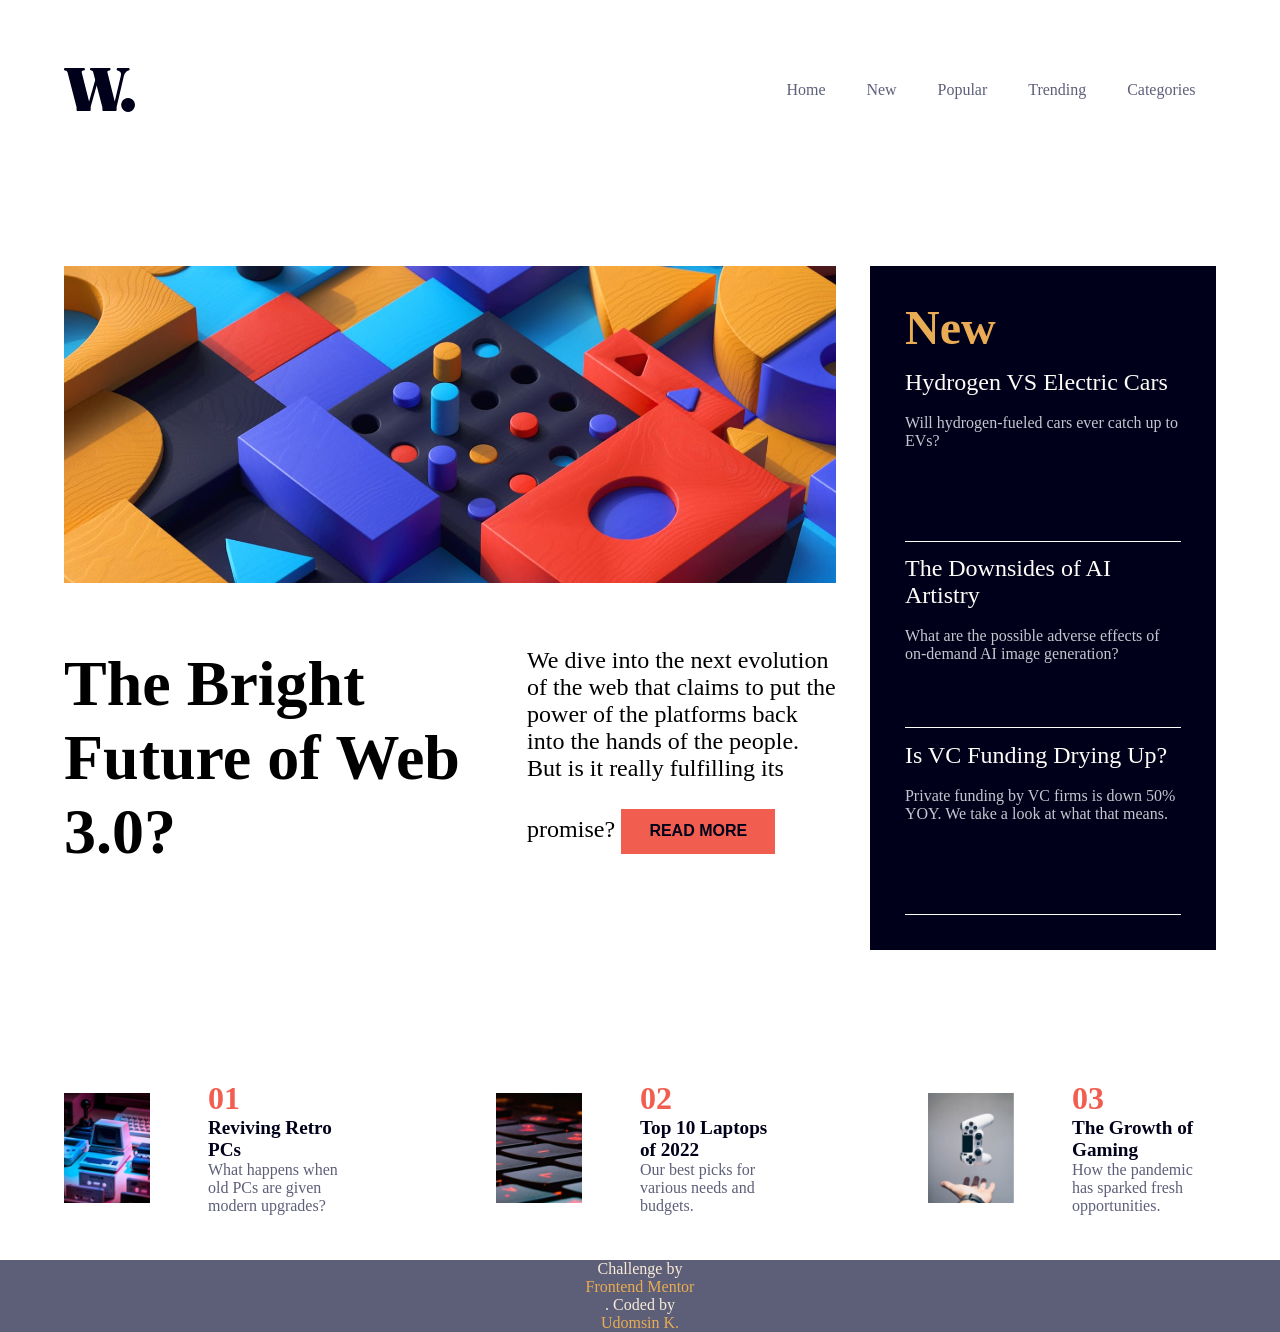
==== index.html @ fe395e19 "Add files via upload" ====
<!DOCTYPE html>
<html lang="en">
<head>
  <meta charset="UTF-8">
  <meta name="viewport" content="width=device-width, initial-scale=1.0"> <!-- displays site properly based on user's device -->
  <link rel="icon" type="image/png" sizes="32x32" href="./assets/images/favicon-32x32.png">  
  <title>Frontend Mentor | News homepage</title>
<link rel="stylesheet" href="style.css">
  <!-- Feel free to remove these styles or customise in your own stylesheet 👍 -->
  
</head>
<body>
   <div id="url-mobile">
    <div class="box">
      <div id="btn"></div>
        <ul>
      <li>Home</li>
      <li>New</li>
      <li>Popular</li>
      <li>Trending</li>
      <li>Categories</li>
    </ul>
    </div>
  </div>
<header>
  <div class="box">
    <div id="logo"></div>
  <ul>
    <li>Home</li>
    <li>New</li>
    <li>Popular</li>
    <li>Trending</li>
    <li>Categories</li>
  </ul>
  <div id="btn-ham"></div>
  </div>
  
</header>
<main>
  <div class="welcome-site">
    <div class="box">
          <div class="left-site">
            <div class="banner"></div>
            <div class="text-title">
              <div class="left-title">The Bright Future of Web 3.0?</div>
              <div class="right-title"> We dive into the next evolution of the web that claims to put the power of the platforms back into the hands of the people. 
  But is it really fulfilling its promise?
<button id="btn-readmore" type="submit">READ MORE</button></div>
            </div>
          </div>
          <div class="right-site">
            <div class="box">
              <div class="title">New</div>
            <div class="column-1"><div class="title-des">Hydrogen VS Electric Cars</div><br><div class="description">
               Will hydrogen-fueled cars ever catch up to EVs?
            </div></div>
            <div class="column-1"><div class="title-des">The Downsides of AI Artistry</div><br><div class="description">
               What are the possible adverse effects of on-demand AI image generation?
            </div></div>
            <div class="column-1"><div class="title-des">Is VC Funding Drying Up?</div><br><div class="description">
               Private funding by VC firms is down 50% YOY. We take a look at what that means.
            </div></div>
            
            </div>
            
          </div>
    </div>  
  </div>
  <div class="last-site">
    <div class="box">
      <div class="row">
        <div class="banner-1"></div>
        <div class="description">
          <div class="number">01</div>
          <div class="title">Reviving Retro PCs</div>
          <div class="des">What happens when old PCs are given modern upgrades?</div>
        </div>
      </div>
      <div class="row">
        <div class="banner-2"></div>
        <div class="description">
          <div class="number">02</div>
          <div class="title">Top 10 Laptops of 2022</div>
          <div class="des">Our best picks for various needs and budgets.</div>
        </div>
      </div>
      <div class="row">
        <div class="banner-3"></div>
        <div class="description">
          <div class="number">03</div>
          <div class="title">The Growth of Gaming</div>
          <div class="des">How the pandemic has sparked fresh opportunities.</div>
        </div>
      </div>
    </div>
  </div>
  
</main>
  <footer class="attribution">
    Challenge by <a href="https://www.frontendmentor.io?ref=challenge">Frontend Mentor</a>. 
    Coded by <a href="#">Udomsin K.</a>
  </footer>
</body>
  <script>
    const btn_ham = document.getElementById('btn-ham');
    const btn_close = document.getElementById('btn');
    const displayURL = document.getElementById('url-mobile');
    btn_ham.addEventListener('click',()=>{
      displayURL.style.display = 'flex';
    })
    btn_close.addEventListener('click',()=>{
      displayURL.style.display = 'none';
    })
  </script>
</html>
---- style.css ----
body
    {
      margin: 0;
      padding: 0;
      box-sizing: border-box;
    }
    header .box
    {
      display: flex;
      width: 90%;
      height: auto;
      justify-content: space-between;
      align-items: center;
       
    }
    header #logo
    {
      width: 8vh;
      height: 8vh;
      background-image: url(./assets/images/logo.svg);
      background-position: 50%;
      background-size: 100%;
      background-repeat: no-repeat;
    }
    header
    {
      display: flex;
      justify-content: center;
      width: 100%;
      height: 20vh;
    }
    header ul
    {
      display: flex;
      justify-content: space-around;
      align-items: center;
      text-align: center;
      width: 50vh;
    }
    header ul li
    {
      list-style: none;
      text-align: center;
      font-family:url(https://fonts.google.com/specimen/Inter);
      color:  hsl(236, 13%, 42%);
    }
  header ul li:hover
  {
    color: hsl(35, 77%, 62%);
    cursor: pointer;
  }
    /********************************************MAIN******************************************************************/

    main
    {
      display: flex;
      flex-direction: column;
      margin: 0;
      padding: 0;
    }
    .welcome-site
    {
      display: flex;
      width: 100%;
      justify-content: center;
      height: auto;
    }
    .welcome-site .box
    {
      display: flex;
      justify-content: space-between;
      width: 90%;
      align-items: center;
      height: 95vh;
    }
    .right-site
    {
      display: flex;
      width: 30%;
      height: 80%;
      justify-content: center;
      background-color: hsl(240, 100%, 5%);
      align-items: center;
    }
     .left-site
    {
      display: flex;
      width: 67%;
      height: 80%;
      flex-direction: column;
    }
    .left-site .banner
    {
      display: flex;
      width: 100%;
      height: 60%;
      background-image: url(./assets/images/image-web-3-desktop.jpg);
      background-repeat: no-repeat;
      background-size: 100%;

    }
    .left-site .text-title
    {
      width: 100%;
      height: 50%;
      display: flex;
      justify-content: space-between;
      margin-top: 2vh;
    }
    .left-site .text-title .left-title
    {
      width: 60%;
      height: auto;
      font-size: 4rem;
      font-weight: 800;
      
    }
    .left-site .text-title .right-title
    {
      width: 40%;
      height: 100%;
      font-size: 1.5rem;
      
    }
    .right-site .box
    {
      display: flex;
      justify-content: center;
      width: 80%;
      height: 90%;
      flex-direction: column;
      
    }
    .right-site .title
    {
      display: flex;
      width: 100%;
      font-size: 3rem;
      font-weight: 800;
      height: fit-content;
      color:  hsl(35, 77%, 62%);

      
    }
    
    .right-site .column-1
    {
      width: 100%;
      height: 30%;
      display: flex;
      flex-direction: column;
      margin-top:5%;
    }
    .right-site .title-des
    {
      font-size: 1.5rem;
      height: auto;
      display: flex;
      color: hsl(36, 100%, 99%);
      align-items: center;
    }
     .right-site .title-des:hover
    {
      color: hsl(35, 77%, 62%);
      cursor: pointer;
    }
    .right-site .description
    {
       font-size: 1rem;
       color: hsl(233, 8%, 79%);
       height: 100%;
       border-bottom: 1px solid hsl(36, 100%, 99%);      
    }



    .last-site
    {
      display: flex;
      justify-content: center;
      height: auto;
      width: 100%;
      margin-top: 5vh;
    }
    .last-site .box
    {
      display: flex;
      justify-content: space-between;
      width: 90%;
      height: auto;
    }
    .row
    {
      display: flex;
      justify-content: space-between;
      width: 25%;
      height: 100%;
    }
    .row .banner-1
    {
      width: 30%;
      height: 100%;
      background-image: url(./assets/images/image-retro-pcs.jpg);
      background-position: 50%;
      background-size: 100%;
      background-repeat: no-repeat;
   
    }
    .row .banner-2
    {
      width: 30%;
      height: 100%;
      background-image: url(./assets/images/image-top-laptops.jpg);
      background-position: 50%;
      background-size: 100%;
      background-repeat: no-repeat;
   
    }
    .row .banner-3
    {
      width: 30%;
      height: 100%;
      background-image: url(./assets/images/image-gaming-growth.jpg);
      background-position: 50%;
      background-size: 100%;
      background-repeat: no-repeat;      
   
    }        
    .row .description
    {
      width: 50%;
      height: 100%;
      display: flex;
      flex-direction: column;
      justify-content: space-between;
    }
    .row .description .number
    {
      font-size: 2rem;
      color: hsl(5, 85%, 63%);
      font-weight: 700;
    }
    .row .description .title
    {
      font-size: 1.2rem;
      color: hsl(240, 100%, 5%);
      font-weight: 700;
    }
    .row .description .title:hover
    {
      color: hsl(5, 85%, 63%);
      cursor: pointer;
    }
    .row .description .des
    {
      font-size: 1rem;
      color: hsl(236, 13%, 42%);
    }
    button
    {
      width: 50%;
      height: 5vh;
      font-size: 1rem;
      text-align: center;
      border: none;
      color: hsl(240, 100%, 5%);
      background-color: hsl(5, 85%, 63%);
      font-weight: 700;
      margin-top: 3vh;
    }
    button:hover
    {
      background-color: hsl(240, 100%, 5%);
      color: hsl(36, 100%, 99%);
      cursor: pointer;
    }
    #url-mobile
    {
      display: none;
    }
    #btn-ham
    {
      display: none;
    }
    footer
    {
      margin-top: 5vh;
      width: 100%;
      height: auto;
      display: flex;
      flex-direction: column;
      text-align: center;
      background-color: hsl(236, 13%, 42%);
      color: antiquewhite;
    }
    footer a
    {
      list-style: none;
      text-decoration: none;
      color: hsl(35, 77%, 62%);
    }
   @media screen and (max-width: 1000px) {
      .welcome-site .box
      {
        display: flex;
        flex-direction: column;
        height: auto;
        gap: 5vh
        ;
      }
      .welcome-site .left-site
      {
        height: 125vh;
        display: flex;
        flex-direction: column;
        gap: 2vh;
      }
       .left-site .banner
      {
      height: 100%;
      background-position: 100%;
      background-size: cover;
      }
      .welcome-site .box .text-title
      {
        display: flex;
        flex-direction: column;
        justify-content: center;
        height: auto;
        width: 100%;
        gap: 2vh;
      }
      .welcome-site .box .text-title .left-title
      {
        width: 100%;
        display: flex;
        flex-direction: column;
      }
      .welcome-site .box .text-title .right-title
      {
        width: 100%;
        display: flex;
        flex-direction: column;
      }
      .welcome-site .left-site
      {
        width: 100%;
      }
      .welcome-site .right-site
      {
        width: 100%;
        height: auto;
        display: flex;
      }
      .welcome-site .right-site .box
      {
        display: flex;
        flex-direction: column;   
        height: 95vh;
        margin-top: 3vh;     
        
      }
      .last-site
      {
        margin-top: 5vh;
      }
      .last-site .box
      {
        display: flex;
        flex-direction: column;
        gap: 2vh;
      }
      .last-site .box .row
      {
        width: 100%;
      }
      header ul
      {

        display: none;
      }
      #url-mobile
    {
      display: none;
      height: 100%;
      width: 100%;
      position: absolute;
      background-color: hsla(0, 0%, 0%, 0.363);
      

    }
    #url-mobile .box
    {
      display: flex;
      background-color: hsl(36, 100%, 99%);
      height: 100vh;
      width: 100%;
      margin-left: 35%;
      flex-direction: column;
    }
    #url-mobile #btn
    {
      width: 90%;
      height: 20vh;
      background-image: url(./assets/images/icon-menu-close.svg);
      background-repeat: no-repeat;
      background-size: 15%;
      background-position: 100%;
    }
    
    #url-mobile ul
    {
      display: flex;
      flex-direction: column;
      gap: 5vh;
      height: 100%;
      width: 100%;
    }
    #url-mobile ul li
    {
      list-style: none;
      font-size: 1.5rem;

    }
    #btn-ham
    {
      display: flex;
      width: 15%;
      height: 10vh;
      background-image: url(/assets/images/icon-menu.svg);
      background-position: 100%;
      background-size: 100%;
      background-repeat: no-repeat;
    }
    }
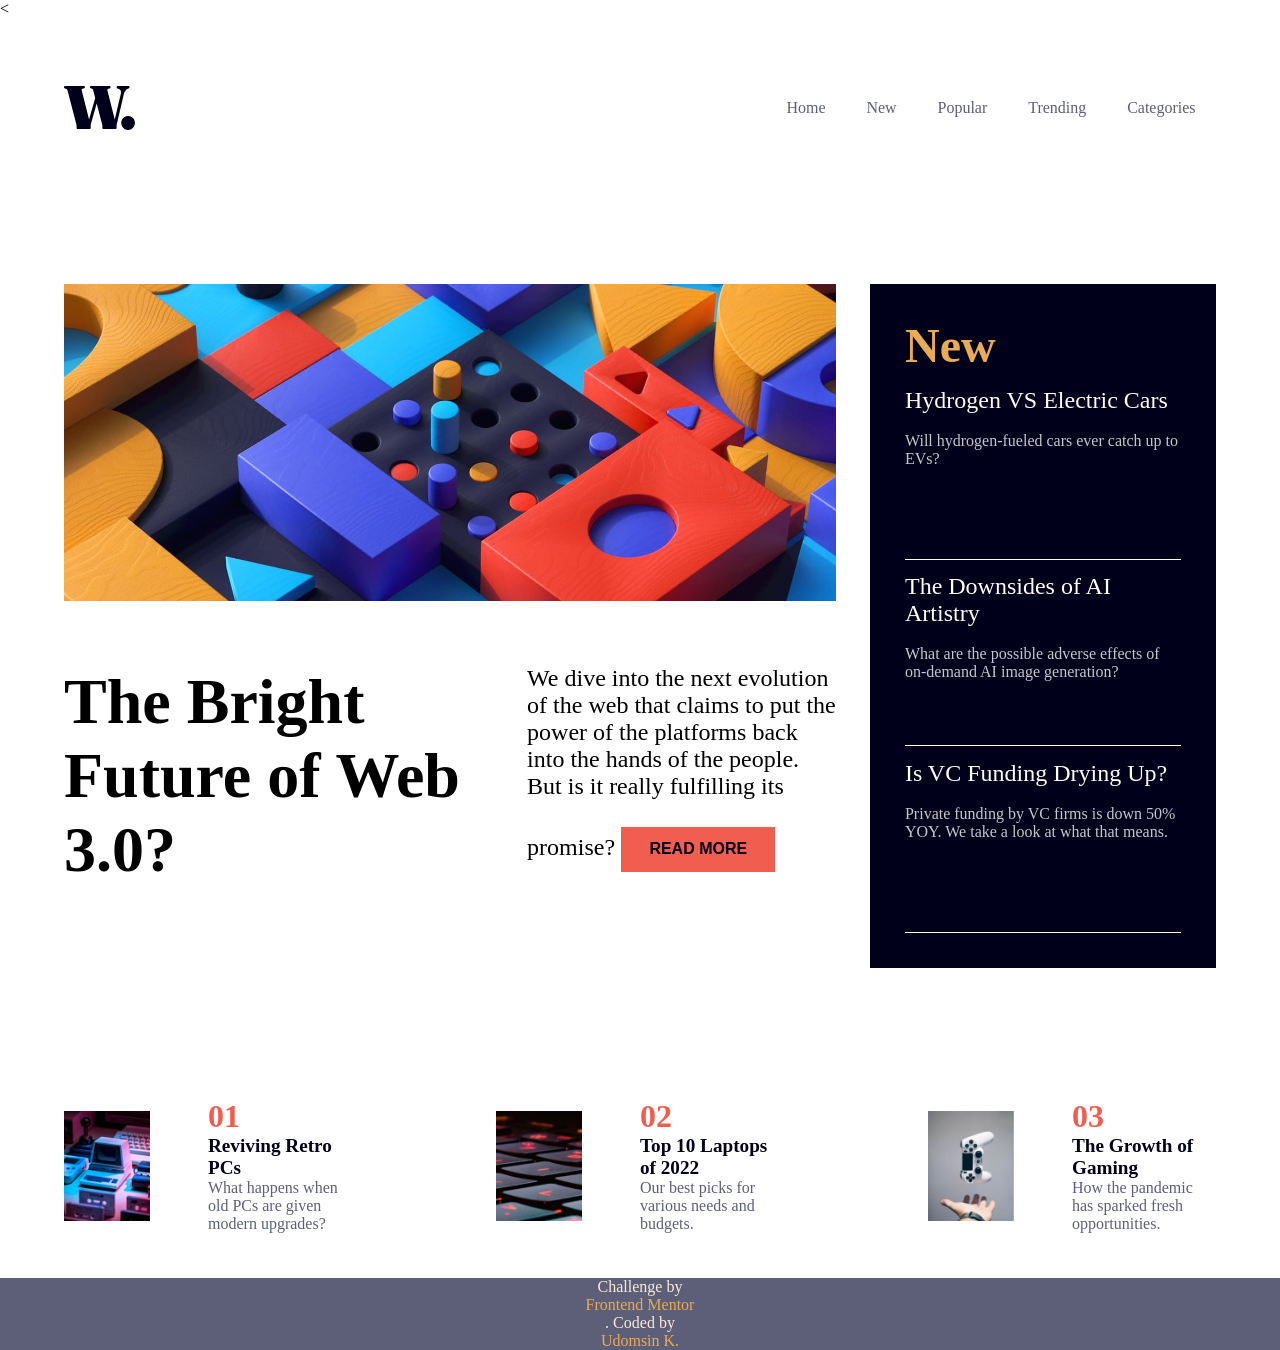
==== commit acbc2c02: "Add files via upload" ====
--- a/index.html
+++ b/index.html
@@ -1,9 +1,10 @@
 <!DOCTYPE html>
 <html lang="en">
-<head>
-  <meta charset="UTF-8">
+<  <meta charset="UTF-8">
   <meta name="viewport" content="width=device-width, initial-scale=1.0"> <!-- displays site properly based on user's device -->
-  <link rel="icon" type="image/png" sizes="32x32" href="./assets/images/favicon-32x32.png">  
+  <link rel="preconnect" href="https://fonts.googleapis.com">
+  <link rel="preconnect" href="https://fonts.gstatic.com" crossorigin>
+ <link rel="icon" type="image/png" sizes="32x32" href="./images/favicon-32x32.png">
   <title>Frontend Mentor | News homepage</title>
 <link rel="stylesheet" href="style.css">
   <!-- Feel free to remove these styles or customise in your own stylesheet 👍 -->
--- a/style.css
+++ b/style.css
@@ -42,7 +42,6 @@
     {
       list-style: none;
       text-align: center;
-      font-family:url(https://fonts.google.com/specimen/Inter);
       color:  hsl(236, 13%, 42%);
     }
   header ul li:hover
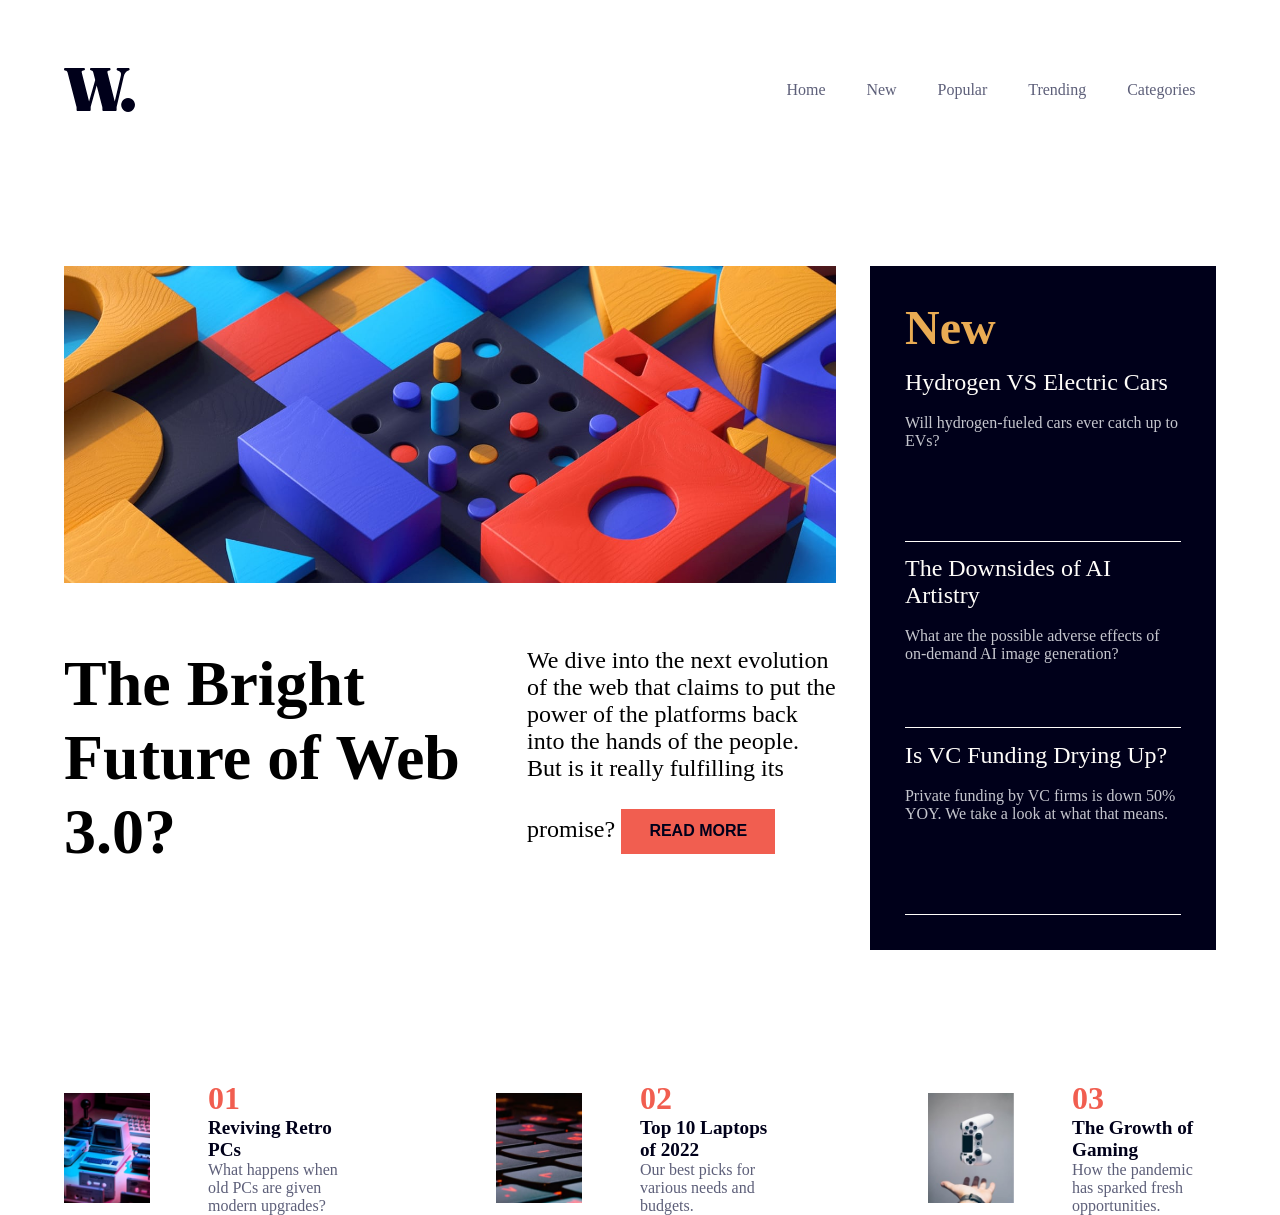
==== commit df05be2b: "Add files via upload" ====
--- a/index.html
+++ b/index.html
@@ -1,10 +1,10 @@
 <!DOCTYPE html>
 <html lang="en">
-<  <meta charset="UTF-8">
+  <head>
+  <meta charset="UTF-8">
   <meta name="viewport" content="width=device-width, initial-scale=1.0"> <!-- displays site properly based on user's device -->
   <link rel="preconnect" href="https://fonts.googleapis.com">
   <link rel="preconnect" href="https://fonts.gstatic.com" crossorigin>
- <link rel="icon" type="image/png" sizes="32x32" href="./images/favicon-32x32.png">
   <title>Frontend Mentor | News homepage</title>
 <link rel="stylesheet" href="style.css">
   <!-- Feel free to remove these styles or customise in your own stylesheet 👍 -->
@@ -97,10 +97,7 @@
   </div>
   
 </main>
-  <footer class="attribution">
-    Challenge by <a href="https://www.frontendmentor.io?ref=challenge">Frontend Mentor</a>. 
-    Coded by <a href="#">Udomsin K.</a>
-  </footer>
+ 
 </body>
   <script>
     const btn_ham = document.getElementById('btn-ham');
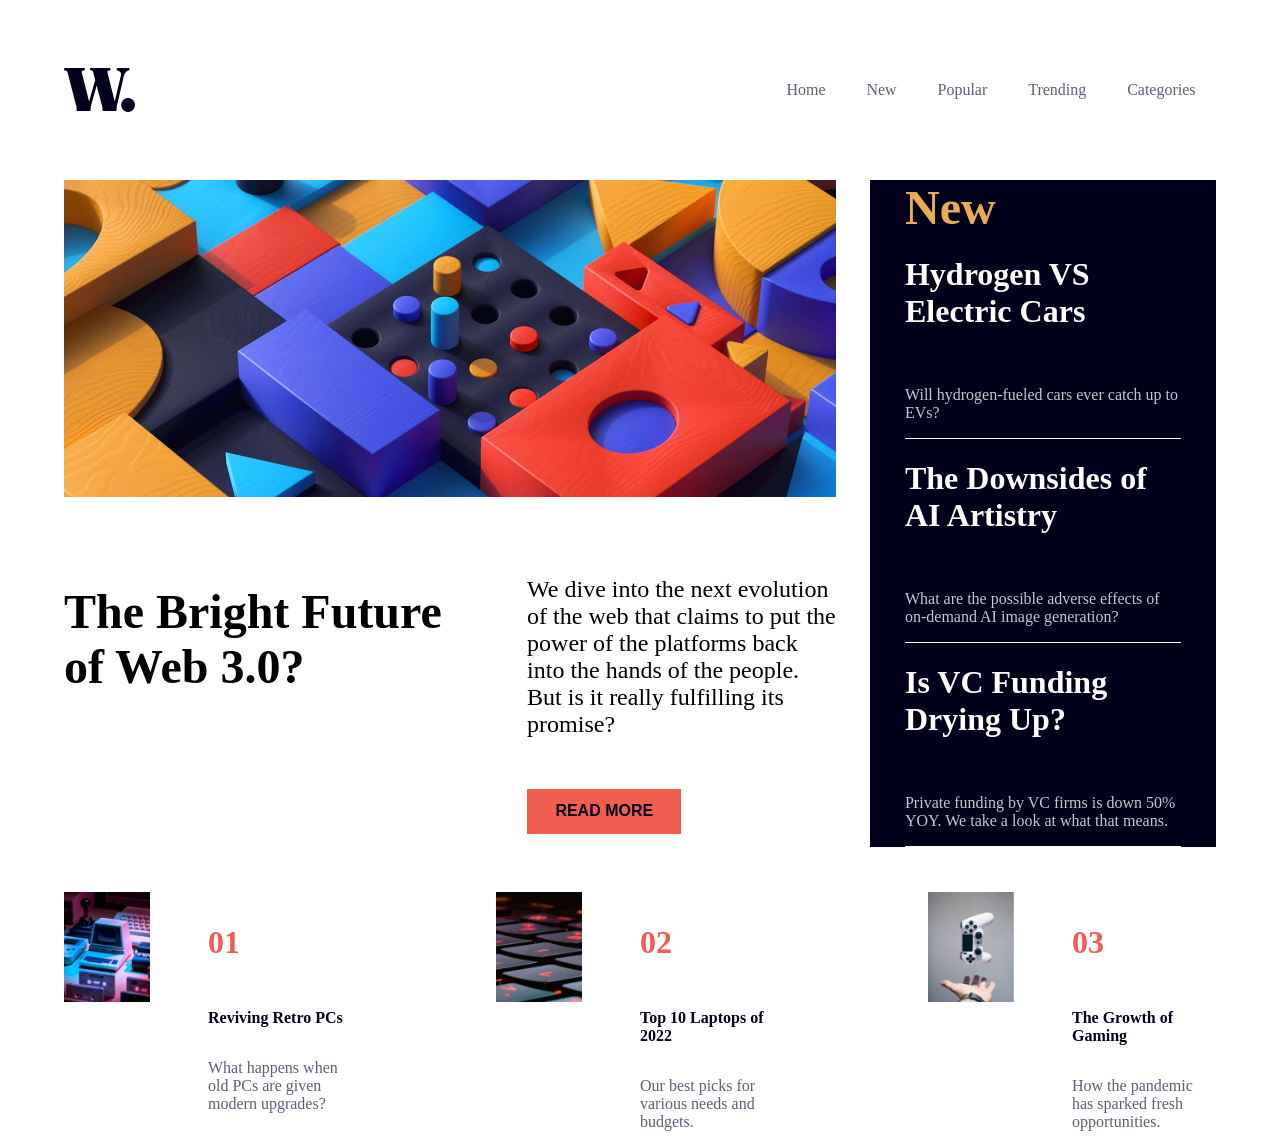
==== commit aeffbac8: "Add files via upload" ====
--- a/index.html
+++ b/index.html
@@ -43,23 +43,23 @@
           <div class="left-site">
             <div class="banner"></div>
             <div class="text-title">
-              <div class="left-title">The Bright Future of Web 3.0?</div>
-              <div class="right-title"> We dive into the next evolution of the web that claims to put the power of the platforms back into the hands of the people. 
-  But is it really fulfilling its promise?
+              <div class="left-title"><h1>The Bright Future of Web 3.0?</h1></div>
+              <div class="right-title"> <p>We dive into the next evolution of the web that claims to put the power of the platforms back into the hands of the people. 
+  But is it really fulfilling its promise?</p>
 <button id="btn-readmore" type="submit">READ MORE</button></div>
             </div>
           </div>
           <div class="right-site">
             <div class="box">
               <div class="title">New</div>
-            <div class="column-1"><div class="title-des">Hydrogen VS Electric Cars</div><br><div class="description">
-               Will hydrogen-fueled cars ever catch up to EVs?
+            <div class="column-1"><div class="title-des"><h1>Hydrogen VS Electric Cars</h1></div><br><div class="description">
+               <p>Will hydrogen-fueled cars ever catch up to EVs?</p>
             </div></div>
-            <div class="column-1"><div class="title-des">The Downsides of AI Artistry</div><br><div class="description">
-               What are the possible adverse effects of on-demand AI image generation?
+            <div class="column-1"><div class="title-des"><h1>The Downsides of AI Artistry</h1></div><br><div class="description">
+               <p>What are the possible adverse effects of on-demand AI image generation?</p>
             </div></div>
-            <div class="column-1"><div class="title-des">Is VC Funding Drying Up?</div><br><div class="description">
-               Private funding by VC firms is down 50% YOY. We take a look at what that means.
+            <div class="column-1"><div class="title-des"><h1>Is VC Funding Drying Up?</h1></div><br><div class="description">
+               <p>Private funding by VC firms is down 50% YOY. We take a look at what that means.</p>
             </div></div>
             
             </div>
@@ -72,25 +72,25 @@
       <div class="row">
         <div class="banner-1"></div>
         <div class="description">
-          <div class="number">01</div>
-          <div class="title">Reviving Retro PCs</div>
-          <div class="des">What happens when old PCs are given modern upgrades?</div>
+          <div class="number"><p>01</p></div>
+          <div class="title"><p>Reviving Retro PCs</p></div>
+          <div class="des"><p>What happens when old PCs are given modern upgrades?</p></div>
         </div>
       </div>
       <div class="row">
         <div class="banner-2"></div>
         <div class="description">
-          <div class="number">02</div>
-          <div class="title">Top 10 Laptops of 2022</div>
-          <div class="des">Our best picks for various needs and budgets.</div>
+          <div class="number"><p>02</p></div>
+          <div class="title"><p>Top 10 Laptops of 2022</p></div>
+          <div class="des"><p>Our best picks for various needs and budgets.</p></div>
         </div>
       </div>
       <div class="row">
         <div class="banner-3"></div>
         <div class="description">
-          <div class="number">03</div>
-          <div class="title">The Growth of Gaming</div>
-          <div class="des">How the pandemic has sparked fresh opportunities.</div>
+          <div class="number"><p>03</p></div>
+          <div class="title"><p>The Growth of Gaming</p></div>
+          <div class="des"><p>How the pandemic has sparked fresh opportunities.</p></div>
         </div>
       </div>
     </div>
--- a/style.css
+++ b/style.css
@@ -71,13 +71,13 @@
       justify-content: space-between;
       width: 90%;
       align-items: center;
-      height: 95vh;
+      height: auto;
     }
     .right-site
     {
       display: flex;
       width: 30%;
-      height: 80%;
+      height: auto;
       justify-content: center;
       background-color: hsl(240, 100%, 5%);
       align-items: center;
@@ -86,7 +86,7 @@
     {
       display: flex;
       width: 67%;
-      height: 80%;
+      height: 100%;
       flex-direction: column;
     }
     .left-site .banner
@@ -106,14 +106,13 @@
       display: flex;
       justify-content: space-between;
       margin-top: 2vh;
+      
     }
     .left-site .text-title .left-title
     {
-      width: 60%;
-      height: auto;
-      font-size: 4rem;
-      font-weight: 800;
-      
+      width: 50%;
+      height: auto;
+      font-size: 1.5rem;
     }
     .left-site .text-title .right-title
     {
@@ -127,7 +126,7 @@
       display: flex;
       justify-content: center;
       width: 80%;
-      height: 90%;
+      height: auto;
       flex-direction: column;
       
     }
@@ -139,7 +138,6 @@
       font-weight: 800;
       height: fit-content;
       color:  hsl(35, 77%, 62%);
-
       
     }
     
@@ -149,11 +147,10 @@
       height: 30%;
       display: flex;
       flex-direction: column;
-      margin-top:5%;
     }
     .right-site .title-des
     {
-      font-size: 1.5rem;
+      font-size: 1rem;
       height: auto;
       display: flex;
       color: hsl(36, 100%, 99%);
@@ -181,6 +178,7 @@
       height: auto;
       width: 100%;
       margin-top: 5vh;
+      
     }
     .last-site .box
     {
@@ -201,7 +199,7 @@
       width: 30%;
       height: 100%;
       background-image: url(./assets/images/image-retro-pcs.jpg);
-      background-position: 50%;
+      background-position: cover;
       background-size: 100%;
       background-repeat: no-repeat;
    
@@ -211,7 +209,7 @@
       width: 30%;
       height: 100%;
       background-image: url(./assets/images/image-top-laptops.jpg);
-      background-position: 50%;
+      background-position: 100;
       background-size: 100%;
       background-repeat: no-repeat;
    
@@ -221,7 +219,7 @@
       width: 30%;
       height: 100%;
       background-image: url(./assets/images/image-gaming-growth.jpg);
-      background-position: 50%;
+      background-position: 100;
       background-size: 100%;
       background-repeat: no-repeat;      
    
@@ -229,20 +227,21 @@
     .row .description
     {
       width: 50%;
-      height: 100%;
-      display: flex;
-      flex-direction: column;
-      justify-content: space-between;
+      height: auto;
+      display: flex;
+      flex-direction: column;
+      padding: 0;
+      margin: 0;
+      
     }
     .row .description .number
     {
+      color: hsl(5, 85%, 63%);
       font-size: 2rem;
-      color: hsl(5, 85%, 63%);
       font-weight: 700;
     }
     .row .description .title
     {
-      font-size: 1.2rem;
       color: hsl(240, 100%, 5%);
       font-weight: 700;
     }
@@ -253,7 +252,6 @@
     }
     .row .description .des
     {
-      font-size: 1rem;
       color: hsl(236, 13%, 42%);
     }
     button
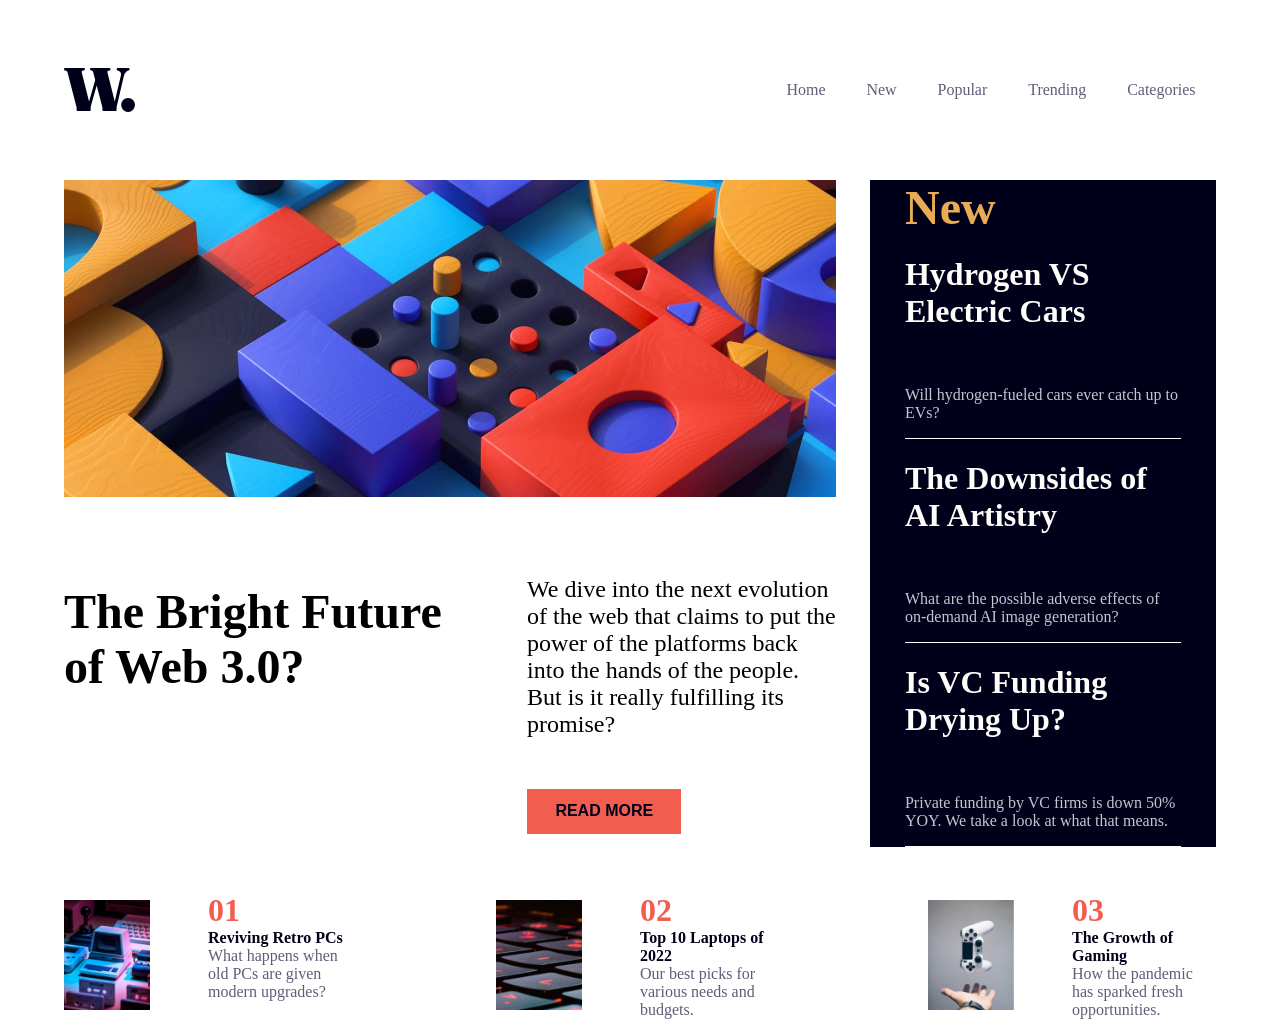
==== commit a0886ae8: "Add files via upload" ====
--- a/index.html
+++ b/index.html
@@ -72,25 +72,25 @@
       <div class="row">
         <div class="banner-1"></div>
         <div class="description">
-          <div class="number"><p>01</p></div>
-          <div class="title"><p>Reviving Retro PCs</p></div>
-          <div class="des"><p>What happens when old PCs are given modern upgrades?</p></div>
+          <div class="number">01</div>
+          <div class="title">Reviving Retro PCs</div>
+          <div class="des">What happens when old PCs are given modern upgrades?</div>
         </div>
       </div>
       <div class="row">
         <div class="banner-2"></div>
         <div class="description">
-          <div class="number"><p>02</p></div>
-          <div class="title"><p>Top 10 Laptops of 2022</p></div>
-          <div class="des"><p>Our best picks for various needs and budgets.</p></div>
+          <div class="number">02</div>
+          <div class="title">Top 10 Laptops of 2022</div>
+          <div class="des">Our best picks for various needs and budgets.</div>
         </div>
       </div>
       <div class="row">
         <div class="banner-3"></div>
         <div class="description">
-          <div class="number"><p>03</p></div>
-          <div class="title"><p>The Growth of Gaming</p></div>
-          <div class="des"><p>How the pandemic has sparked fresh opportunities.</p></div>
+          <div class="number">03</div>
+          <div class="title">The Growth of Gaming</div>
+          <div class="des">How the pandemic has sparked fresh opportunities.</div>
         </div>
       </div>
     </div>
--- a/style.css
+++ b/style.css
@@ -199,7 +199,7 @@
       width: 30%;
       height: 100%;
       background-image: url(./assets/images/image-retro-pcs.jpg);
-      background-position: cover;
+      background-position: 100%;
       background-size: 100%;
       background-repeat: no-repeat;
    
@@ -209,7 +209,7 @@
       width: 30%;
       height: 100%;
       background-image: url(./assets/images/image-top-laptops.jpg);
-      background-position: 100;
+      background-position: 100%;
       background-size: 100%;
       background-repeat: no-repeat;
    
@@ -219,7 +219,7 @@
       width: 30%;
       height: 100%;
       background-image: url(./assets/images/image-gaming-growth.jpg);
-      background-position: 100;
+      background-position: 100%;
       background-size: 100%;
       background-repeat: no-repeat;      
    
@@ -297,7 +297,7 @@
       text-decoration: none;
       color: hsl(35, 77%, 62%);
     }
-   @media screen and (max-width: 1000px) {
+   @media screen and (max-width: 62.5rem) {
       .welcome-site .box
       {
         display: flex;
@@ -312,6 +312,8 @@
         display: flex;
         flex-direction: column;
         gap: 2vh;
+        width: 100%;
+        
       }
        .left-site .banner
       {
@@ -340,10 +342,7 @@
         display: flex;
         flex-direction: column;
       }
-      .welcome-site .left-site
-      {
-        width: 100%;
-      }
+     
       .welcome-site .right-site
       {
         width: 100%;
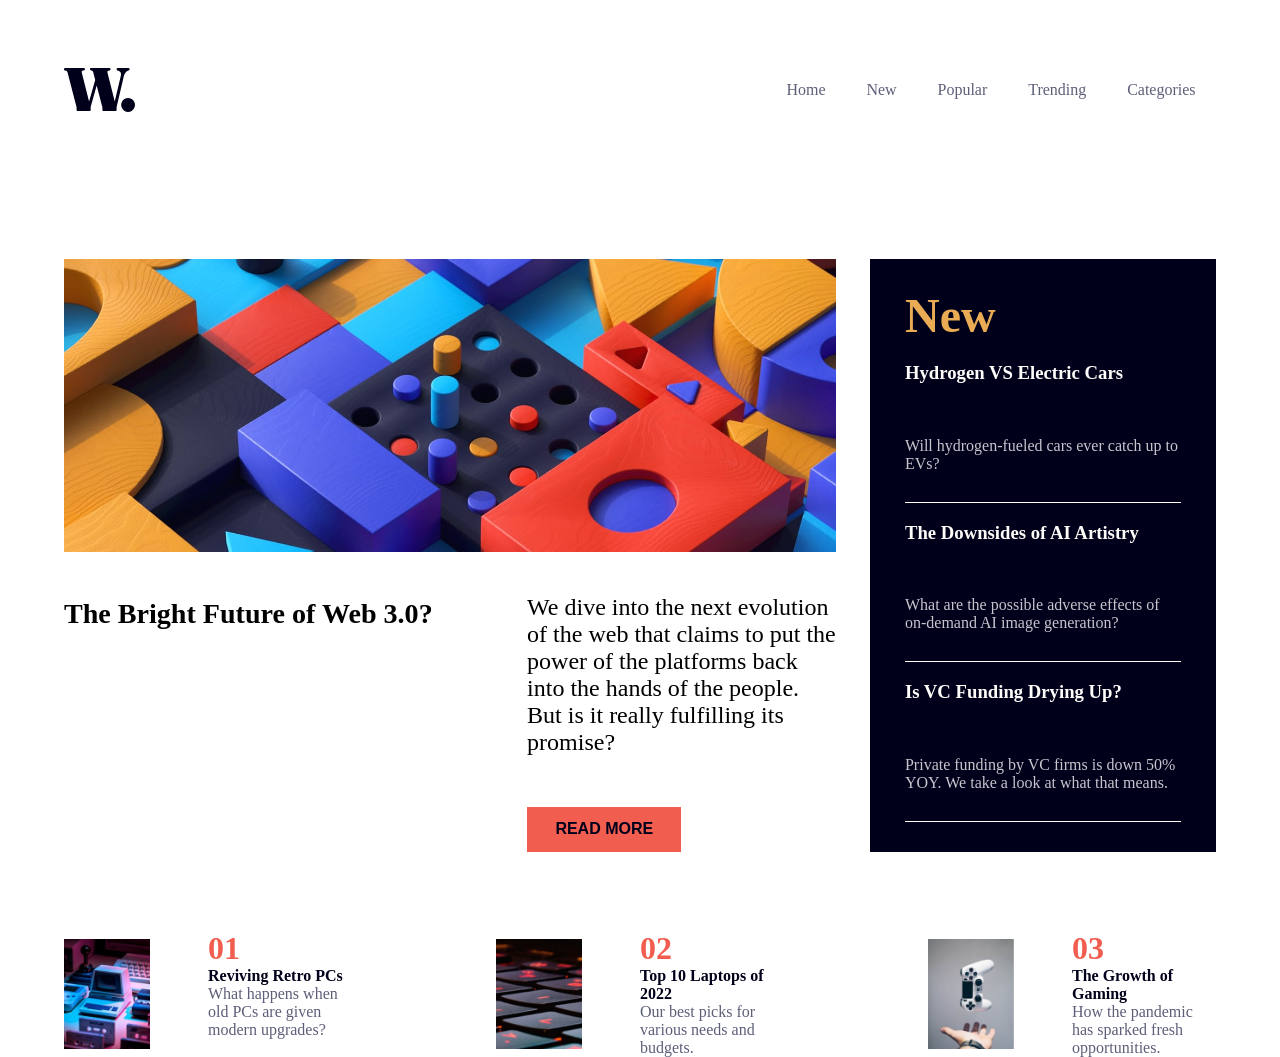
==== commit ca304aeb: "Add files via upload" ====
--- a/index.html
+++ b/index.html
@@ -43,7 +43,7 @@
           <div class="left-site">
             <div class="banner"></div>
             <div class="text-title">
-              <div class="left-title"><h1>The Bright Future of Web 3.0?</h1></div>
+              <div class="left-title"><h3>The Bright Future of Web 3.0?</h3></div>
               <div class="right-title"> <p>We dive into the next evolution of the web that claims to put the power of the platforms back into the hands of the people. 
   But is it really fulfilling its promise?</p>
 <button id="btn-readmore" type="submit">READ MORE</button></div>
@@ -52,13 +52,13 @@
           <div class="right-site">
             <div class="box">
               <div class="title">New</div>
-            <div class="column-1"><div class="title-des"><h1>Hydrogen VS Electric Cars</h1></div><br><div class="description">
+            <div class="column-1"><div class="title-des"><h3>Hydrogen VS Electric Cars</h3></div><br><div class="description">
                <p>Will hydrogen-fueled cars ever catch up to EVs?</p>
             </div></div>
-            <div class="column-1"><div class="title-des"><h1>The Downsides of AI Artistry</h1></div><br><div class="description">
+            <div class="column-1"><div class="title-des"><h3>The Downsides of AI Artistry</h3></div><br><div class="description">
                <p>What are the possible adverse effects of on-demand AI image generation?</p>
             </div></div>
-            <div class="column-1"><div class="title-des"><h1>Is VC Funding Drying Up?</h1></div><br><div class="description">
+            <div class="column-1"><div class="title-des"><h3>Is VC Funding Drying Up?</h3></div><br><div class="description">
                <p>Private funding by VC firms is down 50% YOY. We take a look at what that means.</p>
             </div></div>
             
--- a/style.css
+++ b/style.css
@@ -64,6 +64,7 @@
       width: 100%;
       justify-content: center;
       height: auto;
+      margin-top: 10%;
     }
     .welcome-site .box
     {
@@ -77,7 +78,7 @@
     {
       display: flex;
       width: 30%;
-      height: auto;
+      height: 120%;
       justify-content: center;
       background-color: hsl(240, 100%, 5%);
       align-items: center;
@@ -86,23 +87,23 @@
     {
       display: flex;
       width: 67%;
-      height: 100%;
-      flex-direction: column;
+      height: 120%;
+      flex-direction: column;
+      
     }
     .left-site .banner
     {
       display: flex;
       width: 100%;
-      height: 60%;
+      height: 70%;
       background-image: url(./assets/images/image-web-3-desktop.jpg);
       background-repeat: no-repeat;
       background-size: 100%;
-
     }
     .left-site .text-title
     {
       width: 100%;
-      height: 50%;
+      height: auto;
       display: flex;
       justify-content: space-between;
       margin-top: 2vh;
@@ -126,7 +127,7 @@
       display: flex;
       justify-content: center;
       width: 80%;
-      height: auto;
+      height: 90%;
       flex-direction: column;
       
     }
@@ -144,7 +145,7 @@
     .right-site .column-1
     {
       width: 100%;
-      height: 30%;
+      height: 100%;
       display: flex;
       flex-direction: column;
     }
@@ -177,7 +178,7 @@
       justify-content: center;
       height: auto;
       width: 100%;
-      margin-top: 5vh;
+      margin-top: 10%;
       
     }
     .last-site .box
